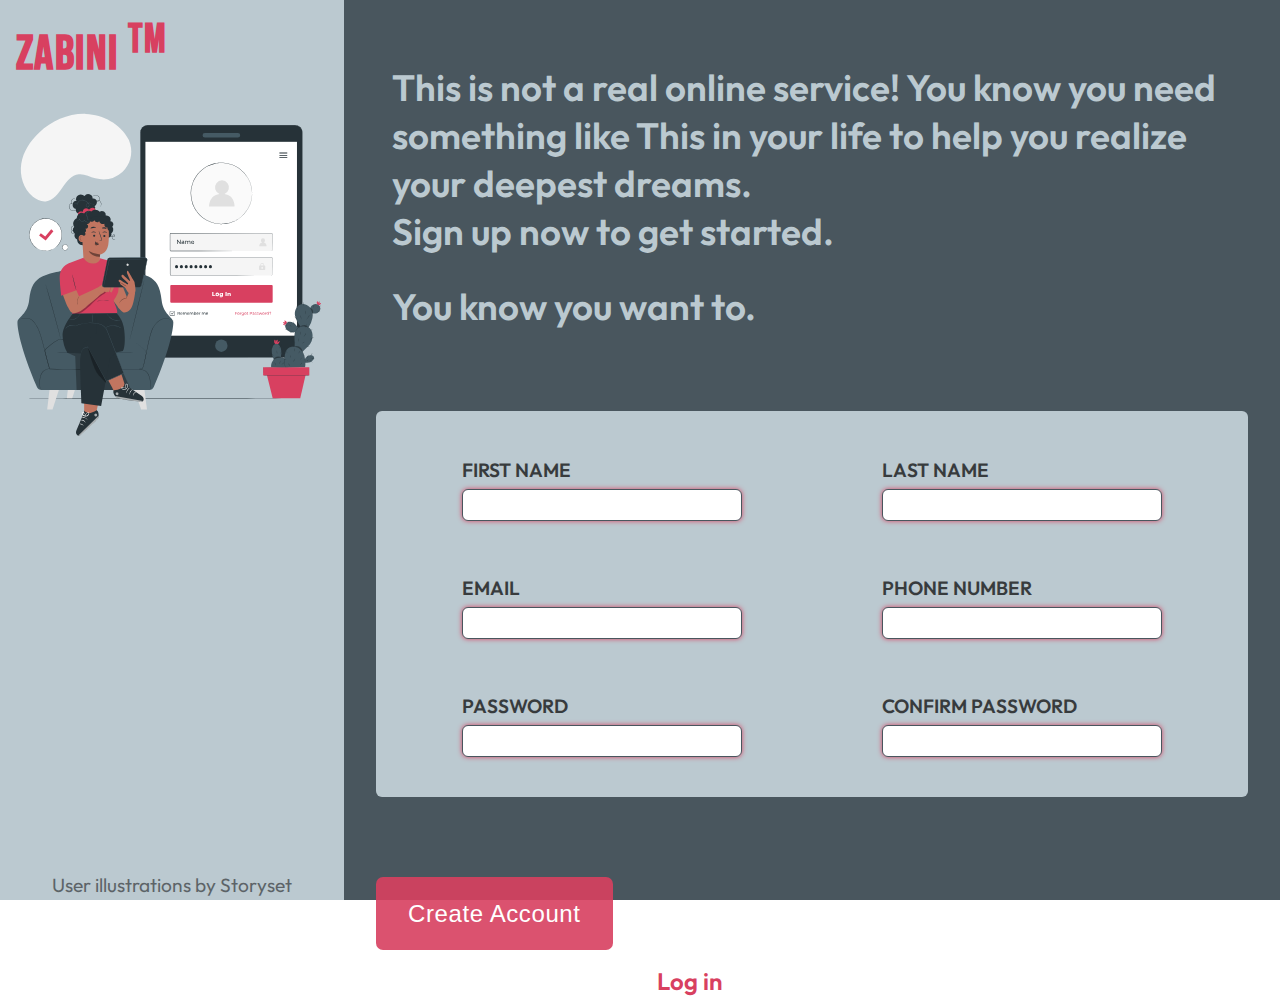
==== index.html @ 62dca00b "looks good on fullscreen" ====
<!DOCTYPE html>
<html lang="en">
<head>
    <meta charset="UTF-8">
    <meta http-equiv="X-UA-Compatible" content="IE=edge">
    <meta name="viewport" content="width=device-width, initial-scale=1.0">
    <title>Sign-up Form</title>
    <link rel="stylesheet" href="signup.css">
</head>
<body>
    <div class="image-container">
        <h1 class="brand">ZABINI <sup>TM</sup></h1>
        <img src="signup.svg" alt="Sign-up svg" class="picture">
        <a href="https://storyset.com/user" class="license">User illustrations by Storyset</a>  
    </div>

    <div class="form-container">
        <div class="dummy-txt">
            <p>
                This is not a real online service! You know you need something like This
                in your life to help you realize your deepest dreams. <br>
                Sign up now to get started.
            </p>
            <p>You know you want to.</p>
        </div>


    
        <form action="#" method="get">
            <div class="all-inputs">
                <div class="input">
                    <label for="first-name" > FIRST NAME</label>
                    <input type="text" name="first-name" id="first-name" minlength="3" required>
                </div>
                <div class="input">
                    <label for="last-name" > LAST NAME</label>
                    <input type="text" name="last-name" id="last-name-name" minlength="3" required>
                </div>
                <div class="input">
                    <label for="email">EMAIL</label>
                    <input type="email" name="email" id="email" required>
                </div>
                
                <div class="input">
                    <label for="phone-number" > PHONE NUMBER</label>
                    <input type="tel" name="phone-number" id="phone-number" >
                </div>
                
                <div class="input">
                    <label for="password"> PASSWORD</label>
                    <input type="password"  name="password" id="password">
                </div>
                
                <div class="input">
                    <label for="confirm-password" > CONFIRM PASSWORD</label>
                    <input type="password" name="confirm-password" id="confirm-password">
                </div>
            </div>

            <div class="button">
                <button type="submit">Create Account</button>
  
            </div>
        </form>
    


        <div class="account">
            <p>Already have an account? <a href="#" id="log-in">Log in</a></p>
        </div>
        
    </div>
</body>
</html>
---- signup.css ----
@font-face {
    font-family: 'Bebas Neue';
    src: url('fonts/BebasNeue-Regular.ttf') format('truetype');
}
@font-face {
    font-family: Outfit;
    src: url('fonts/Outfit-VariableFont_wght.ttf') format('truetype');
}

*{
    margin: 0;
    padding: 0;
    box-sizing: border-box;

}
:root{
    --lovelyPink:#D84060;
    --specialBlue: #49565e;
    --very-light-blue: #BBC9D0;
}
body {
    display: flex;
    font-family: Outfit, sans-serif;
    height: 100vh;
    width: 100vw;
    font-size: larger;
}
.image-container{
    display: flex;
    flex-flow: column nowrap;
    width: calc(50%);
    align-items: center;
    width: 60vw;
    min-width: fit-content;
    height:100vh; 
    min-height: fit-content;
    background-color: var(--very-light-blue) ;

}
.picture {
    max-height: fit-content;

}
.form-container  {
    display: flex;
    flex-direction: column;
    align-items: center;
    height: 100vh;
    background-color: var(--specialBlue);

}

.brand{
    font-family: 'Bebas Neue';
    font-size: 3rem;
    align-self: flex-start;
    margin: 1rem;
    color: var(--lovelyPink);
    letter-spacing: 1.4px;
}
h{
    font-size: 5rem;
}
sup{
    font-size:smaller;
}
.license{
    position: absolute;
    bottom: 3px;
    opacity: 50%;
    color: black;
    margin-top: 2rem;
    text-decoration: none;
}
.dummy-txt{
    display: flex;
    flex-flow: column wrap;
    gap: 1.7rem;
    margin: 1rem;
    padding: 3rem 2rem 4rem 2rem;
}
.dummy-txt > p{
    align-self: flex-start;
    color: var(--very-light-blue);
    font-size: 2.3rem;
    font-weight: 600;
    line-height: 3rem;

}
.all-inputs {
    display: flex;
    flex-flow: row wrap;
    align-items: center;
    padding: .6rem;
    min-width: fit-content;
    background-color: var(--very-light-blue);
    padding: 1rem;
    margin: auto 2rem;
    border-radius: 6px;
}
.input{
    display: flex;
    flex-flow: column wrap;
    padding: 1.5rem;
    margin :0 auto;
}
label{
    margin: 7px;
    margin-left: 0px;
    font-weight: 600;
    opacity: .7;
    font-family: Outfit, sans-serif;
}
input{
    border:1px solid var(--specialBlue);
    box-shadow: 0px 0px 5px var(--lovelyPink);
    border-radius: 6px;
    outline: none;
    height: 2rem;
    min-width: 15rem;
    font-size: 1.3rem;
    padding-left: .6rem;
}
input:focus{
    border-color: var(--lovelyPink);
    outline: 2px solid var(--lovelyPink);
}

button{
    margin-top: 5rem;
    margin-bottom: .7rem;
    margin-left: 2rem;
    padding: 1.4rem 2rem;
    letter-spacing: .6px;
    opacity: .9;
    background-color: var(--lovelyPink);
    color: white;
    border-radius: 7px;
    border: none;
    transition:.4s;
    font-size: 1.4rem;
    font-size: x-large;
    
}
button:hover{
    background-color: var(var(--specialBlue));
    opacity: 1;
    transform: scale(1.03);
}
.account{
    align-self: flex-start;
    margin-left: 2rem;

}
.account > p{
    font-size: 1.5rem;
    color: white;
    margin-top: .3rem;
}
#log-in{
    text-decoration: none;
    font-weight: 600;
    color: var(--lovelyPink);

}
#log-in:hover{
    color: black;
}

/* .image-container, .form-container {
    width: 100%;
} */
@media screen and (max-width: 768px) {
    /* Adjust styles for smaller screens */
    .image-container, .form-container {
        width: 100%;
        margin: 0;
    }
}
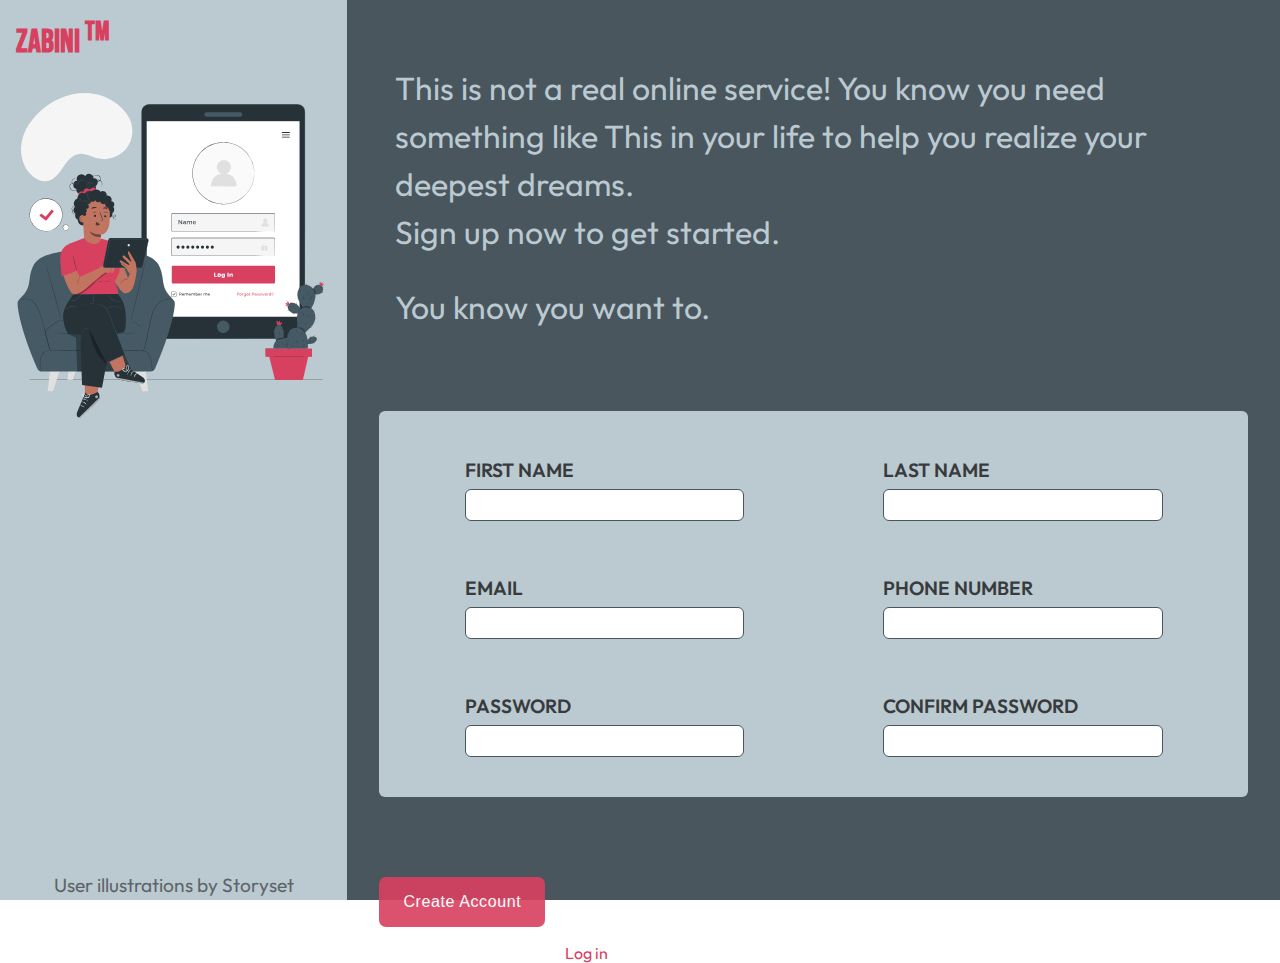
==== commit 323855c6: "Validate the input of phone number using regex for pattern" ====
--- a/index.html
+++ b/index.html
@@ -5,7 +5,7 @@
     <meta http-equiv="X-UA-Compatible" content="IE=edge">
     <meta name="viewport" content="width=device-width, initial-scale=1.0">
     <title>Sign-up Form</title>
-    <link rel="stylesheet" href="signup.css">
+    <link rel="stylesheet" href="style.css">
 </head>
 <body>
     <div class="image-container">
@@ -43,12 +43,14 @@
                 
                 <div class="input">
                     <label for="phone-number" > PHONE NUMBER</label>
-                    <input type="tel" name="phone-number" id="phone-number" >
+                    <input type="tel"  pattern="[0-9]{3}-[0-9]{3}-[0-9]{4}" 
+                    title="Phone number should be in the format: 123-456-7890" 
+                    name="phone-number" id="phone-number" required >
                 </div>
                 
                 <div class="input">
                     <label for="password"> PASSWORD</label>
-                    <input type="password"  name="password" id="password">
+                    <input type="password"  name="password" id="password" required>
                 </div>
                 
                 <div class="input">
--- a/style.css
+++ b/style.css
@@ -0,0 +1,163 @@
+@font-face {
+    font-family: 'Bebas Neue';
+    src: url('fonts/BebasNeue-Regular.ttf') format('truetype');
+}
+@font-face {
+    font-family: Outfit;
+    src: url('fonts/Outfit-VariableFont_wght.ttf') format('truetype');
+}
+
+*{
+    margin: 0;
+    padding: 0;
+    box-sizing: border-box;
+
+}
+:root{
+    --lovelyPink:#D84060;
+    --specialBlue: #49565e;
+    --very-light-blue: #BBC9D0;
+}
+body {
+    display: flex;
+    font-family: Outfit, sans-serif;
+    height: 100vh;
+    width: 100vw;
+    font-size: larger;
+}
+.image-container{
+    display: flex;
+    flex-flow: column nowrap;
+    width: calc(50%);
+    align-items: center;
+    width: 60vw;
+    min-width: fit-content;
+    height:100vh; 
+    min-height: fit-content;
+    background-color: var(--very-light-blue) ;
+
+}
+.picture {
+    max-height: fit-content;
+
+}
+.form-container  {
+    display: flex;
+    flex-direction: column;
+    align-items: center;
+    height: 100vh;
+    background-color: var(--specialBlue);
+
+}
+
+.brand{
+    font-family: 'Bebas Neue';
+    font-size: 2rem;
+    align-self: flex-start;
+    margin: 1rem;
+    color: var(--lovelyPink);
+}
+h{
+    font-size: 5rem;
+}
+sup{
+    font-size:smaller;
+}
+.license{
+    position: absolute;
+    bottom: 3px;
+    opacity: 50%;
+    color: black;
+    margin-top: 2rem;
+    text-decoration: none;
+}
+.dummy-txt{
+    display: flex;
+    flex-flow: column wrap;
+    gap: 1.7rem;
+    margin: 1rem;
+    padding: 3rem 2rem 4rem 2rem;
+}
+.dummy-txt > p{
+    align-self: flex-start;
+    color: var(--very-light-blue);
+    font-size: 2rem;
+    line-height: 3rem;
+
+}
+.all-inputs {
+    display: flex;
+    flex-flow: row wrap;
+    align-items: center;
+    padding: .6rem;
+    min-width: fit-content;
+    background-color: var(--very-light-blue);
+    padding: 1rem;
+    margin: auto 2rem;
+    border-radius: 6px;
+}
+.input{
+    display: flex;
+    flex-flow: column wrap;
+    padding: 1.5rem;
+    margin :0 auto;
+}
+label{
+    margin: 7px;
+    margin-left: 0px;
+    font-weight: 600;
+    opacity: .7;
+    font-family: Outfit, sans-serif;
+}
+input{
+    border:1px solid var(--specialBlue);
+    border-radius: 6px;
+    outline: none;
+    height: 2rem;
+    min-width: 15rem;
+    font-size: 1.3rem;
+    padding-left: .6rem;
+}
+input:focus{
+    border-color: var(--lovelyPink);
+    outline: 2px solid var(--lovelyPink);
+}
+
+button{
+    margin-top: 5rem;
+    margin-bottom: .7rem;
+    margin-left: 2rem;
+    padding: 1rem 1.5rem;
+    letter-spacing: .6px;
+    opacity: .9;
+    background-color: var(--lovelyPink);
+    color: white;
+    border-radius: 7px;
+    border: none;
+    transition:.4s;
+    font-size: 1rem;   
+}
+button:hover{
+    background-color: var(var(--specialBlue));
+    opacity: 1;
+    transform: scale(1.03);
+}
+.account{
+    align-self: flex-start;
+    margin-left: 2rem;
+
+}
+.account > p{
+    font-size: 1rem;
+    color: white;
+    margin-top: .3rem;
+}
+#log-in{
+    text-decoration: none;
+    color: var(--lovelyPink);
+
+}
+#log-in:hover{
+    color: rgb(235, 216, 216);
+}
+
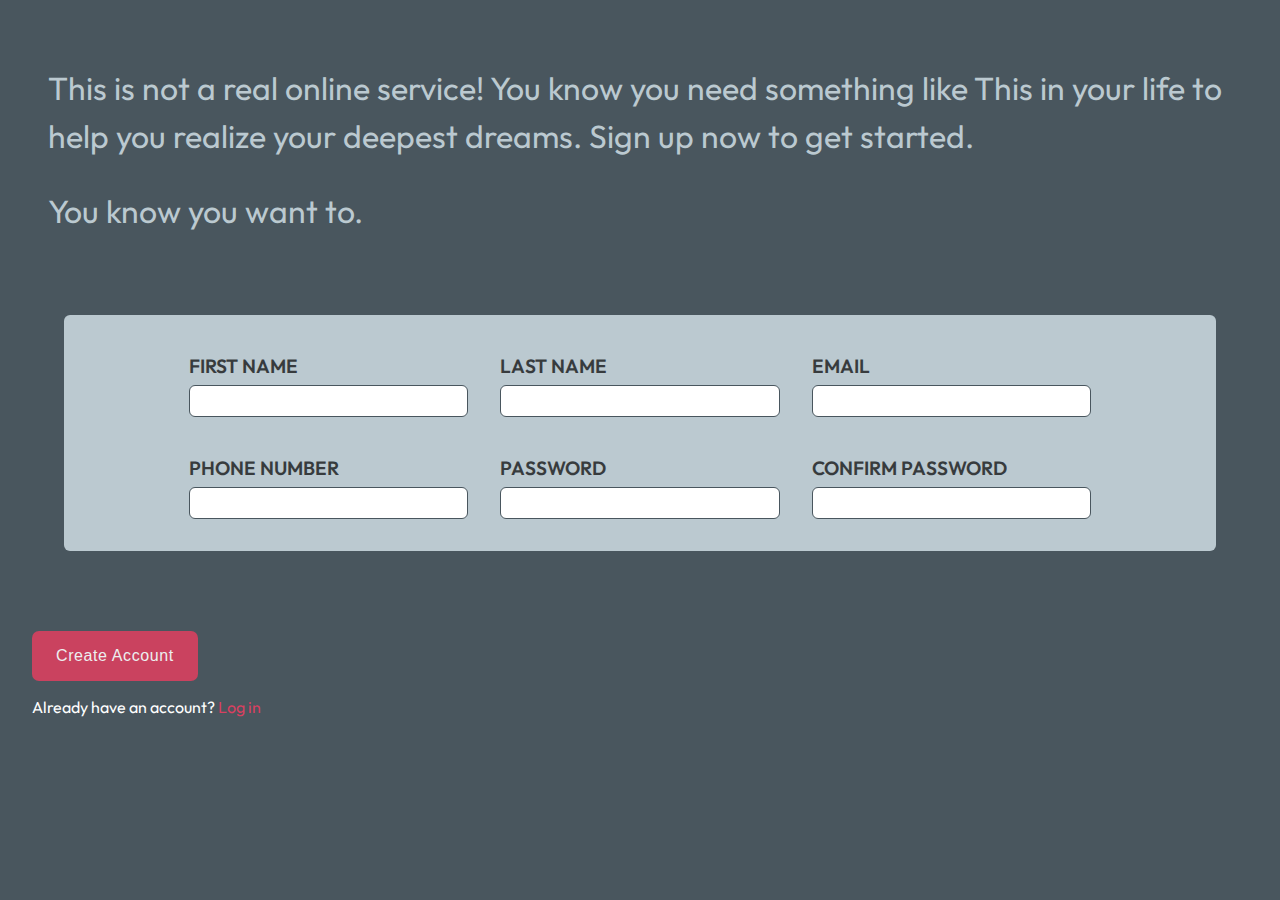
==== commit 499119dc: "Use constrait validation API for validating email input" ====
--- a/index.html
+++ b/index.html
@@ -6,6 +6,7 @@
     <meta name="viewport" content="width=device-width, initial-scale=1.0">
     <title>Sign-up Form</title>
     <link rel="stylesheet" href="style.css">
+    <script src="./formValidation.js" defer></script>
 </head>
 <body>
     <div class="image-container">
@@ -18,7 +19,7 @@
         <div class="dummy-txt">
             <p>
                 This is not a real online service! You know you need something like This
-                in your life to help you realize your deepest dreams. <br>
+                in your life to help you realize your deepest dreams.
                 Sign up now to get started.
             </p>
             <p>You know you want to.</p>
@@ -26,11 +27,14 @@
 
 
     
-        <form action="#" method="get">
-            <div class="all-inputs">
+        <form action="#" method="get" novalidate>
+            <!-- turn off the browser's automatic validation; this lets our script take control over validation -->
+            <div class="inputs-container">
                 <div class="input">
                     <label for="first-name" > FIRST NAME</label>
                     <input type="text" name="first-name" id="first-name" minlength="3" required>
+                    <span class="first-name-error" aria-live="polite"></span>
+                    <!--  The aria-live attribute is to make sure that our custom error message will be presented to everyone -->
                 </div>
                 <div class="input">
                     <label for="last-name" > LAST NAME</label>
@@ -38,7 +42,8 @@
                 </div>
                 <div class="input">
                     <label for="email">EMAIL</label>
-                    <input type="email" name="email" id="email" required>
+                    <input type="email" name="email" id="email" required minlength="8">
+                    <span class="email-error" aria-live="polite"></span>
                 </div>
                 
                 <div class="input">
--- a/style.css
+++ b/style.css
@@ -17,22 +17,23 @@
     --lovelyPink:#D84060;
     --specialBlue: #49565e;
     --very-light-blue: #BBC9D0;
+    --error-color: rgb(239, 70, 70);
 }
 body {
     display: flex;
-    font-family: Outfit, sans-serif;
-    height: 100vh;
-    width: 100vw;
+    font-family: Outfit, sans-serif; 
     font-size: larger;
+    min-height: 100vh;
 }
+
 .image-container{
     display: flex;
     flex-flow: column nowrap;
+    position: relative;
     width: calc(50%);
     align-items: center;
     width: 60vw;
     min-width: fit-content;
-    height:100vh; 
     min-height: fit-content;
     background-color: var(--very-light-blue) ;
 
@@ -45,7 +46,6 @@
     display: flex;
     flex-direction: column;
     align-items: center;
-    height: 100vh;
     background-color: var(--specialBlue);
 
 }
@@ -70,7 +70,11 @@
     color: black;
     margin-top: 2rem;
     text-decoration: none;
+    font-size: .7rem;
 }
+
+/* **** */
+
 .dummy-txt{
     display: flex;
     flex-flow: column wrap;
@@ -85,23 +89,36 @@
     line-height: 3rem;
 
 }
-.all-inputs {
+.inputs-container {
     display: flex;
     flex-flow: row wrap;
     align-items: center;
-    padding: .6rem;
+    justify-content: center;
+    /* padding: .6rem; */
     min-width: fit-content;
     background-color: var(--very-light-blue);
-    padding: 1rem;
-    margin: auto 2rem;
+    padding: 1rem; 
+    margin: auto 4rem;
     border-radius: 6px;
 }
-.input{
+
+div.input{
     display: flex;
     flex-flow: column wrap;
-    padding: 1.5rem;
-    margin :0 auto;
+    padding: 1rem;
+    justify-content: center;
 }
+
+/* error messages */
+span.error {
+    padding: 1;
+    margin-top: .5rem;
+    font-size: 80%;
+    color: var(--error-color);
+  }
+  
+/* /error messages */
+
 label{
     margin: 7px;
     margin-left: 0px;
@@ -145,6 +162,7 @@
 .account{
     align-self: flex-start;
     margin-left: 2rem;
+    margin-bottom: 2rem;
 
 }
 .account > p{
@@ -161,3 +179,9 @@
     color: rgb(235, 216, 216);
 }
 
+/* for smaller width size of 1490px or equal to that, hide the image container */
+@media screen and (max-width: 1490px) {
+    .image-container {
+        display: none;
+    }
+}
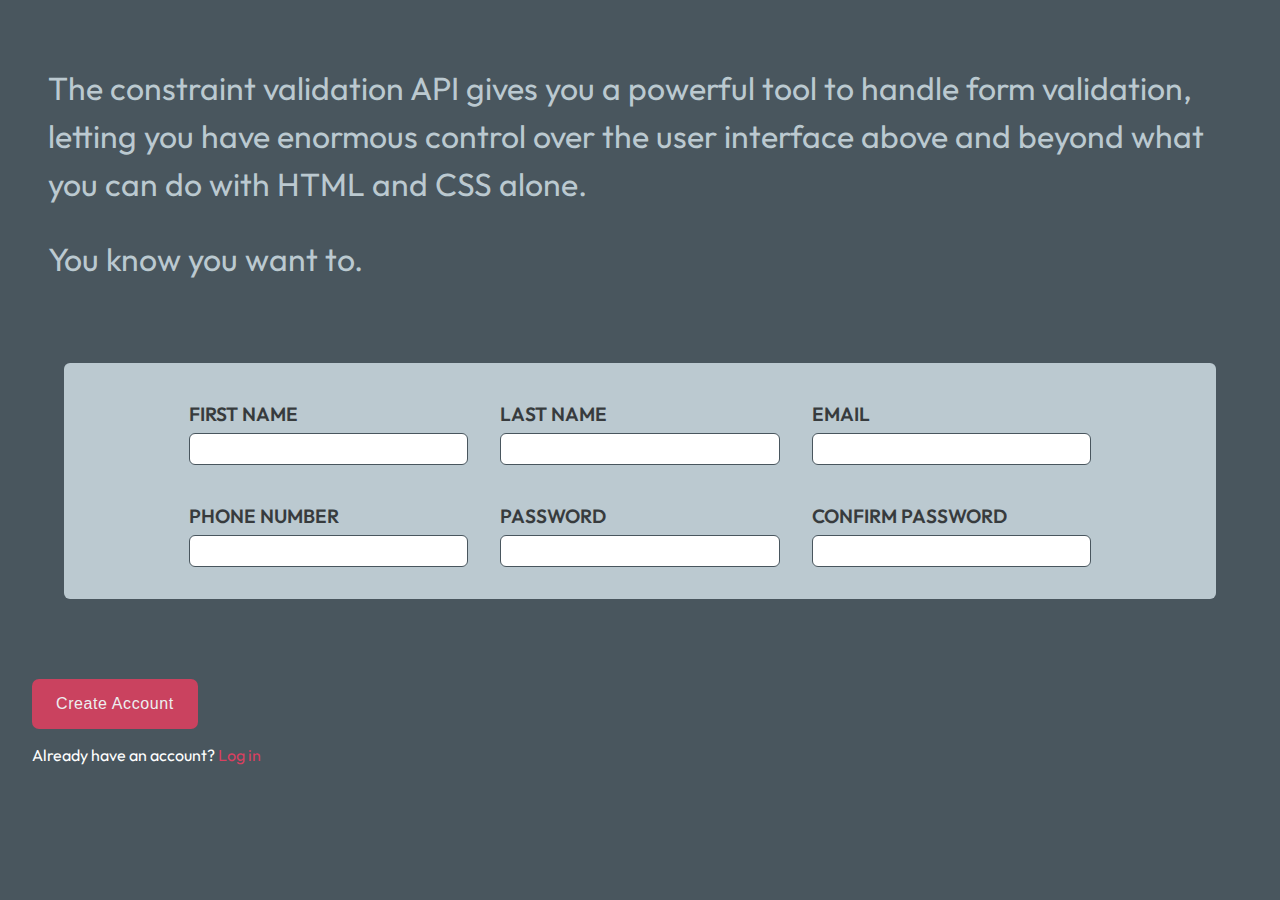
==== commit dd873a63: "Format files with Prettier" ====
--- a/index.html
+++ b/index.html
@@ -1,81 +1,115 @@
-<!DOCTYPE html>
+<!doctype html>
 <html lang="en">
-<head>
-    <meta charset="UTF-8">
-    <meta http-equiv="X-UA-Compatible" content="IE=edge">
-    <meta name="viewport" content="width=device-width, initial-scale=1.0">
-    <title>Sign-up Form</title>
-    <link rel="stylesheet" href="style.css">
-    <script src="./formValidation.js" defer></script>
-</head>
-<body>
-    <div class="image-container">
-        <h1 class="brand">ZABINI <sup>TM</sup></h1>
-        <img src="signup.svg" alt="Sign-up svg" class="picture">
-        <a href="https://storyset.com/user" class="license">User illustrations by Storyset</a>  
-    </div>
-
-    <div class="form-container">
-        <div class="dummy-txt">
-            <p>
-                This is not a real online service! You know you need something like This
-                in your life to help you realize your deepest dreams.
-                Sign up now to get started.
-            </p>
-            <p>You know you want to.</p>
+    <head>
+        <meta charset="UTF-8" />
+        <meta http-equiv="X-UA-Compatible" content="IE=edge" />
+        <meta name="viewport" content="width=device-width, initial-scale=1.0" />
+        <title>Sign-up Form</title>
+        <link rel="stylesheet" href="style.css" />
+        <script src="./formValidation.js" defer></script>
+    </head>
+    <body>
+        <div class="image-container">
+            <h1 class="brand">ZABINI <sup>TM</sup></h1>
+            <img src="signup.svg" alt="Sign-up svg" class="picture" />
+            <a href="https://storyset.com/user" class="license"
+                >User illustrations by Storyset</a
+            >
         </div>
 
-
-    
-        <form action="#" method="get" novalidate>
-            <!-- turn off the browser's automatic validation; this lets our script take control over validation -->
-            <div class="inputs-container">
-                <div class="input">
-                    <label for="first-name" > FIRST NAME</label>
-                    <input type="text" name="first-name" id="first-name" minlength="3" required>
-                    <span class="first-name-error" aria-live="polite"></span>
-                    <!--  The aria-live attribute is to make sure that our custom error message will be presented to everyone -->
-                </div>
-                <div class="input">
-                    <label for="last-name" > LAST NAME</label>
-                    <input type="text" name="last-name" id="last-name-name" minlength="3" required>
-                </div>
-                <div class="input">
-                    <label for="email">EMAIL</label>
-                    <input type="email" name="email" id="email" required minlength="8">
-                    <span class="email-error" aria-live="polite"></span>
-                </div>
-                
-                <div class="input">
-                    <label for="phone-number" > PHONE NUMBER</label>
-                    <input type="tel"  pattern="[0-9]{3}-[0-9]{3}-[0-9]{4}" 
-                    title="Phone number should be in the format: 123-456-7890" 
-                    name="phone-number" id="phone-number" required >
-                </div>
-                
-                <div class="input">
-                    <label for="password"> PASSWORD</label>
-                    <input type="password"  name="password" id="password" required>
-                </div>
-                
-                <div class="input">
-                    <label for="confirm-password" > CONFIRM PASSWORD</label>
-                    <input type="password" name="confirm-password" id="confirm-password">
-                </div>
+        <div class="form-container">
+            <div class="dummy-txt">
+                <p>
+                    The constraint validation API gives you a powerful tool to
+                    handle form validation, letting you have enormous control
+                    over the user interface above and beyond what you can do
+                    with HTML and CSS alone.
+                </p>
+                <p>You know you want to.</p>
             </div>
 
-            <div class="button">
-                <button type="submit">Create Account</button>
-  
+            <form action="#" method="get" novalidate>
+                <!-- turn off the browser's automatic validation; this lets our script take control over validation -->
+                <div class="inputs-container">
+                    <div class="input">
+                        <label for="first-name"> FIRST NAME</label>
+                        <input
+                            type="text"
+                            name="first-name"
+                            id="first-name"
+                            minlength="3"
+                            required
+                        />
+                        <span
+                            class="first-name-error"
+                            aria-live="polite"
+                        ></span>
+                        <!--  The aria-live attribute is to make sure that our custom error message will be presented to everyone -->
+                    </div>
+                    <div class="input">
+                        <label for="last-name"> LAST NAME</label>
+                        <input
+                            type="text"
+                            name="last-name"
+                            id="last-name-name"
+                            minlength="3"
+                            required
+                        />
+                    </div>
+                    <div class="input">
+                        <label for="email">EMAIL</label>
+                        <input
+                            type="email"
+                            name="email"
+                            id="email"
+                            required
+                            minlength="8"
+                        />
+                        <span class="email-error" aria-live="polite"></span>
+                    </div>
+
+                    <div class="input">
+                        <label for="phone-number"> PHONE NUMBER</label>
+                        <input
+                            type="tel"
+                            pattern="[0-9]{3}-[0-9]{3}-[0-9]{4}"
+                            title="Phone number should be in the format: 123-456-7890"
+                            name="phone-number"
+                            id="phone-number"
+                            required
+                        />
+                    </div>
+
+                    <div class="input">
+                        <label for="password"> PASSWORD</label>
+                        <input
+                            type="password"
+                            name="password"
+                            id="password"
+                            required
+                        />
+                    </div>
+
+                    <div class="input">
+                        <label for="confirm-password"> CONFIRM PASSWORD</label>
+                        <input
+                            type="password"
+                            name="confirm-password"
+                            id="confirm-password"
+                        />
+                    </div>
+                </div>
+
+                <div class="button">
+                    <button type="submit">Create Account</button>
+                </div>
+            </form>
+
+            <div class="account">
+                <p>
+                    Already have an account? <a href="#" id="log-in">Log in</a>
+                </p>
             </div>
-        </form>
-    
-
-
-        <div class="account">
-            <p>Already have an account? <a href="#" id="log-in">Log in</a></p>
         </div>
-        
-    </div>
-</body>
-</html>+    </body>
+</html>
--- a/style.css
+++ b/style.css
@@ -7,87 +7,81 @@
     src: url('fonts/Outfit-VariableFont_wght.ttf') format('truetype');
 }
 
-*{
+* {
     margin: 0;
     padding: 0;
     box-sizing: border-box;
-
 }
-:root{
-    --lovelyPink:#D84060;
+:root {
+    --lovelyPink: #d84060;
     --specialBlue: #49565e;
-    --very-light-blue: #BBC9D0;
+    --very-light-blue: #bbc9d0;
     --error-color: rgb(239, 70, 70);
 }
 body {
     display: flex;
-    font-family: Outfit, sans-serif; 
+    font-family: Outfit, sans-serif;
     font-size: larger;
     min-height: 100vh;
 }
 
-.image-container{
+.image-container {
     display: flex;
     flex-flow: column nowrap;
+    flex: 0 1 40vw;
     position: relative;
-    width: calc(50%);
     align-items: center;
-    width: 60vw;
-    min-width: fit-content;
-    min-height: fit-content;
-    background-color: var(--very-light-blue) ;
-
+    /* width: 100vw; */
+    background-color: var(--very-light-blue);
 }
 .picture {
     max-height: fit-content;
-
 }
-.form-container  {
+.form-container {
     display: flex;
+    flex: 1;
     flex-direction: column;
     align-items: center;
     background-color: var(--specialBlue);
-
 }
 
-.brand{
+.brand {
     font-family: 'Bebas Neue';
     font-size: 2rem;
     align-self: flex-start;
     margin: 1rem;
     color: var(--lovelyPink);
 }
-h{
+h {
     font-size: 5rem;
 }
-sup{
-    font-size:smaller;
+sup {
+    font-size: smaller;
 }
-.license{
+.license {
     position: absolute;
     bottom: 3px;
     opacity: 50%;
     color: black;
     margin-top: 2rem;
     text-decoration: none;
-    font-size: .7rem;
+    font-size: 0.7rem;
 }
 
 /* **** */
 
-.dummy-txt{
+.dummy-txt {
     display: flex;
     flex-flow: column wrap;
     gap: 1.7rem;
     margin: 1rem;
     padding: 3rem 2rem 4rem 2rem;
 }
-.dummy-txt > p{
+.dummy-txt > p {
     align-self: flex-start;
     color: var(--very-light-blue);
     font-size: 2rem;
     line-height: 3rem;
-
 }
 .inputs-container {
     display: flex;
@@ -97,12 +91,12 @@
     /* padding: .6rem; */
     min-width: fit-content;
     background-color: var(--very-light-blue);
-    padding: 1rem; 
+    padding: 1rem;
     margin: auto 4rem;
     border-radius: 6px;
 }
 
-div.input{
+div.input {
     display: flex;
     flex-flow: column wrap;
     padding: 1rem;
@@ -112,73 +106,70 @@
 /* error messages */
 span.error {
     padding: 1;
-    margin-top: .5rem;
+    margin-top: 0.5rem;
     font-size: 80%;
     color: var(--error-color);
-  }
-  
+}
+
 /* /error messages */
 
-label{
+label {
     margin: 7px;
     margin-left: 0px;
     font-weight: 600;
-    opacity: .7;
+    opacity: 0.7;
     font-family: Outfit, sans-serif;
 }
-input{
-    border:1px solid var(--specialBlue);
+input {
+    border: 1px solid var(--specialBlue);
     border-radius: 6px;
     outline: none;
     height: 2rem;
     min-width: 15rem;
     font-size: 1.3rem;
-    padding-left: .6rem;
+    padding-left: 0.6rem;
 }
-input:focus{
+input:focus {
     border-color: var(--lovelyPink);
     outline: 2px solid var(--lovelyPink);
 }
 
-button{
+button {
     margin-top: 5rem;
-    margin-bottom: .7rem;
+    margin-bottom: 0.7rem;
     margin-left: 2rem;
     padding: 1rem 1.5rem;
-    letter-spacing: .6px;
-    opacity: .9;
+    letter-spacing: 0.6px;
+    opacity: 0.9;
     background-color: var(--lovelyPink);
     color: white;
     border-radius: 7px;
     border: none;
-    transition:.4s;
-    font-size: 1rem;   
+    transition: 0.4s;
+    font-size: 1rem;
 }
-button:hover{
+button:hover {
     background-color: var(var(--specialBlue));
     opacity: 1;
     transform: scale(1.03);
 }
-.account{
+.account {
     align-self: flex-start;
     margin-left: 2rem;
     margin-bottom: 2rem;
-
 }
-.account > p{
+.account > p {
     font-size: 1rem;
     color: white;
-    margin-top: .3rem;
+    margin-top: 0.3rem;
 }
-#log-in{
+#log-in {
     text-decoration: none;
     color: var(--lovelyPink);
-
 }
-#log-in:hover{
+#log-in:hover {
     color: rgb(235, 216, 216);
 }
-
 /* for smaller width size of 1490px or equal to that, hide the image container */
 @media screen and (max-width: 1490px) {
     .image-container {
